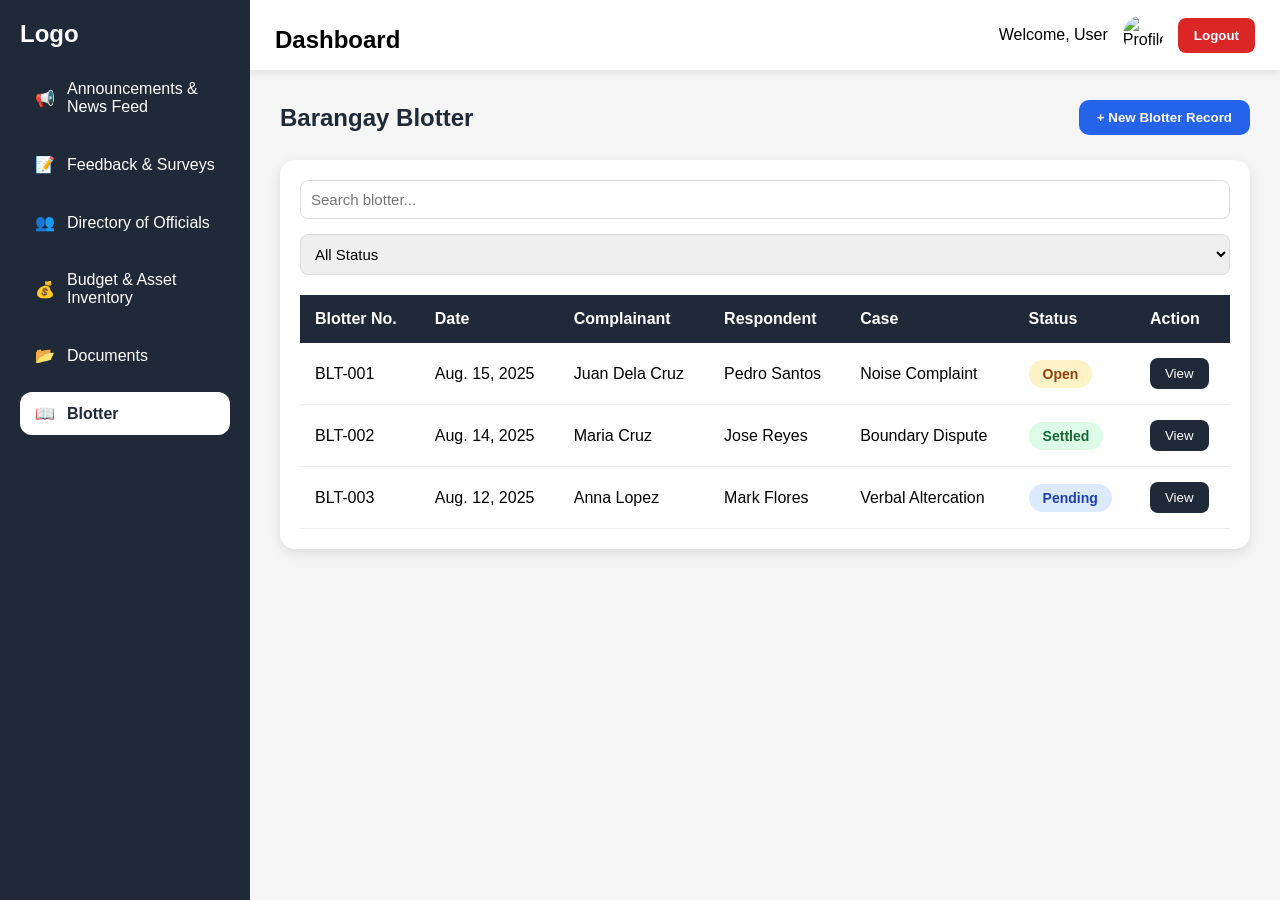
==== blotter.html @ 1bbb8042 "new" ====
<!DOCTYPE html>
<html lang="en">

<head>
    <meta charset="UTF-8">
    <meta name="viewport" content="width=device-width, initial-scale=1.0">
    <title>Responsive Sidebar</title>
    <link rel="stylesheet" href="index.css">
    <link rel="stylesheet" href="blotter.css">
</head>

<body>

    <!-- Sidebar Toggle -->
    <button id="menuBtn" class="menu-btn">&#9776;</button>

    <!-- Overlay -->
    <div id="overlay" class="overlay"></div>

    <!-- Sidebar -->
    <aside id="sidebar" class="sidebar">

        <button id="closeBtn" class="close-btn">&times;</button>

        <h2>Logo</h2>

        <ul class="sidebar-menu">
            <li><a href="#"><span>📢</span> Announcements & News Feed</a></li>
            <li><a href="#"><span>📝</span> Feedback & Surveys</a></li>
            <li><a href="#"><span>👥</span> Directory of Officials</a></li>
            <li><a href="#"><span>💰</span> Budget & Asset Inventory</a></li>
            <li><a href="#"><span>📂</span> Documents</a></li>
            <li>
                <a href="#" class="active">
                    <span>📖</span> Blotter
                </a>
            </li>
        </ul>

    </aside>

    <!-- Main Area -->
    <div class="main">


        <header class="header">

            <h1>Dashboard</h1>

            <!-- Logged In -->
            <div id="loggedInUser" class="header-right">
                <span>Welcome, User</span>
                <img src="https://via.placeholder.com/40" alt="Profile">

                <button id="logoutBtn" class="logout-btn">
                    Logout
                </button>
            </div>

            <!-- Guest (Hidden by default) -->
            <div id="guestUser" class="header-right" style="display:none;">
                <button class="login-btn">Login</button>
                <button class="register-btn">Register</button>
            </div>

        </header>
        <!-- Content -->
        <main class="content">
            <div class="page-header">
                <h2>Barangay Blotter</h2>

                <button class="add-btn" id="add-btn">
                    + New Blotter Record
                </button>
            </div>

            <div class="card">

                <div class="table-header">

                    <input type="text" placeholder="Search blotter..." class="search-box">

                    <select class="status-filter">
                        <option>All Status</option>
                        <option>Open</option>
                        <option>Settled</option>
                        <option>Pending</option>
                    </select>

                </div>

                <table>

                    <thead>
                        <tr>
                            <th>Blotter No.</th>
                            <th>Date</th>
                            <th>Complainant</th>
                            <th>Respondent</th>
                            <th>Case</th>
                            <th>Status</th>
                            <th>Action</th>
                        </tr>
                    </thead>

                    <tbody>

                        <tr>
                            <td>BLT-001</td>
                            <td>Aug. 15, 2025</td>
                            <td>Juan Dela Cruz</td>
                            <td>Pedro Santos</td>
                            <td>Noise Complaint</td>
                            <td><span class="status open">Open</span></td>
                            <td>
                                <button class="view-btn">View</button>
                            </td>
                        </tr>

                        <tr>
                            <td>BLT-002</td>
                            <td>Aug. 14, 2025</td>
                            <td>Maria Cruz</td>
                            <td>Jose Reyes</td>
                            <td>Boundary Dispute</td>
                            <td><span class="status settled">Settled</span></td>
                            <td>
                                <button class="view-btn">View</button>
                            </td>
                        </tr>

                        <tr>
                            <td>BLT-003</td>
                            <td>Aug. 12, 2025</td>
                            <td>Anna Lopez</td>
                            <td>Mark Flores</td>
                            <td>Verbal Altercation</td>
                            <td><span class="status pending">Pending</span></td>
                            <td>
                                <button class="view-btn">View</button>
                            </td>
                        </tr>

                    </tbody>

                </table>

            </div>

        </main>

    </div>

    <div id="blotterModal" class="modal">

        <div class="modal-card">

            <div class="modal-header">
                <h2>New Blotter Record</h2>

                <button id="closeModal" class="close-btn">&times;</button>
            </div>

            <form>

                <!-- ================= Blotter Information ================= -->

                <div class="section">

                    <h3>📄 Blotter Information</h3>

                    <div class="grid">

                        <div>
                            <label>Incident Date <span class="required">*</span></label>
                            <input type="date" required>
                        </div>

                        <div>
                            <label>Incident Time <span class="required">*</span></label>
                            <input type="time" required>
                        </div>

                        <div class="full">
                            <label>Incident Location <span class="required">*</span></label>
                            <input type="text" placeholder="Enter incident location" required>
                        </div>

                        <div class="full">
                            <label>Incident Type <span class="required">*</span></label>

                            <select required>
                                <option value="">-- Select Incident Type --</option>
                                <option>Noise Complaint</option>
                                <option>Boundary Dispute</option>
                                <option>Physical Altercation</option>
                                <option>Verbal Altercation</option>
                                <option>Theft</option>
                                <option>Domestic Dispute</option>
                                <option>Others</option>
                            </select>
                        </div>

                        <div class="full">
                            <label>Description of Incident <span class="required">*</span></label>

                            <textarea rows="4" placeholder="Describe what happened..." required></textarea>
                        </div>

                    </div>

                </div>

                <!-- ================= Complainant ================= -->

                <div class="section">

                    <h3>👤 Complainant</h3>

                    <div class="grid">

                        <div>
                            <label>Full Name <span class="required">*</span></label>
                            <input type="text" required>
                        </div>

                        <div>
                            <label>Age <span class="required">*</span></label>
                            <input type="number" min="1" max="120" required>
                        </div>

                        <div>
                            <label>Sex <span class="required">*</span></label>

                            <select required>
                                <option value="">Select</option>
                                <option>Male</option>
                                <option>Female</option>
                            </select>
                        </div>

                        <div>
                            <label>Contact Number</label>
                            <input type="tel" pattern="[0-9]{11}" placeholder="09XXXXXXXXX">
                        </div>

                        <div class="full">
                            <label>Address <span class="required">*</span></label>
                            <input type="text" required>
                        </div>

                    </div>

                </div>

                <!-- ================= Respondent ================= -->

                <div class="section">

                    <h3>👥 Respondent</h3>

                    <div class="grid">

                        <div>
                            <label>Full Name <span class="required">*</span></label>
                            <input type="text" required>
                        </div>

                        <div>
                            <label>Age</label>
                            <input type="number" min="1" max="120">
                        </div>

                        <div>
                            <label>Sex</label>

                            <select>
                                <option value="">Select</option>
                                <option>Male</option>
                                <option>Female</option>
                            </select>
                        </div>

                        <div>
                            <label>Contact Number</label>
                            <input type="tel" pattern="[0-9]{11}" placeholder="09XXXXXXXXX">
                        </div>

                        <div class="full">
                            <label>Address</label>
                            <input type="text">
                        </div>

                    </div>

                </div>

                <!-- ================= Actions ================= -->

                <div class="actions">
                    <button type="button" id="cancelBtn">
                        Cancel
                    </button>

                    <button type="submit">
                        Save Record
                    </button>
                </div>

            </form>

        </div>

    </div>

    <script src="blotter.js"></script>

</body>

</html>
---- index.css ----
*{
    margin:0;
    padding:0;
    box-sizing:border-box;
    font-family:Arial, Helvetica, sans-serif;
}

body{
    display:flex;
    min-height:100vh;
    background:#f5f5f5;
}

/* ================= Sidebar ================= */

.sidebar{
    width:250px;
    background:#1f2937;
    color:#fff;
    padding:20px;
    transition:left .3s ease;
}

.sidebar h2{
    margin-bottom:20px;
}

.sidebar ul{
    list-style:none;
}

.sidebar li{
    margin:15px 0;
}

.sidebar a{
    color:#fff;
    text-decoration:none;
}

.sidebar-menu a{
    display:flex;
    align-items:center;
    gap:12px;
    padding:12px 15px;
    color:#fff;
    text-decoration:none;
    border-radius:12px;
    transition:0.3s;
    font-weight:normal;
}

/* Hover */
.sidebar-menu a:hover{
    background:#374151;
}

/* Selected Item */
.sidebar-menu a.active{
    background:#fff;
    color:#1f2937;      /* Same as sidebar background */
    font-weight:bold;
}

.sidebar-menu a.active span{
    color:#1f2937;
}

/* ================= Content ================= */

.content{
    flex:1;
    padding:30px;
}

/* ================= Menu Button ================= */

.menu-btn{
    position:fixed;
    top:15px;
    left:15px;
    z-index:1001;
    background:#2563eb;
    color:#fff;
    border:none;
    padding:10px 14px;
    font-size:22px;
    border-radius:5px;
    cursor:pointer;
    display:none;
}

.menu-btn.hide{
    display:none !important;
}

/* ================= Close Button ================= */

.close-btn{
    display:none;
    background:none;
    border:none;
    color:#fff;
    font-size:30px;
    cursor:pointer;
    margin-bottom:20px;
}

/* ================= Overlay ================= */

.overlay{
    position:fixed;
    inset:0;
    background:rgba(0,0,0,.4);
    opacity:0;
    visibility:hidden;
    transition:.3s;
    z-index:998;
}

.overlay.show{
    opacity:1;
    visibility:visible;
}

/* Main layout */
.main{
    flex:1;
    display:flex;
    flex-direction:column;
}

/* Header */
.header{
    height:70px;
    background:#fff;
    padding:0 25px;
    display:flex;
    align-items:center;
    justify-content:space-between;
    box-shadow:0 2px 8px rgba(0,0,0,.1);
}

.header h1{
    font-size:24px;
    margin-top: 10px;
}

.header-right{
    display:flex;
    align-items:center;
    gap:15px;
}

.header-right img{
    width:40px;
    height:40px;
    border-radius:50%;
    object-fit:cover;
}

.logout-btn{
    background:#dc2626;
    color:#fff;
    border:none;
    padding:10px 16px;
    border-radius:8px;
    cursor:pointer;
    font-weight:bold;
    transition:.3s;
}

.logout-btn:hover{
    background:#b91c1c;
}

.login-btn,
.register-btn{
    background:#2563eb;
    color:#fff;
    border:none;
    padding:10px 16px;
    border-radius:8px;
    cursor:pointer;
    font-weight:bold;
}

.register-btn{
    background:#16a34a;
}

/* Content */
.content{
    flex:1;
    padding:30px;
}




/* ================= Mobile ================= */

@media (max-width:767px){

    
    .header{
        padding-left:70px; /* Leaves space for ☰ button */
    }

    .header h1{
        font-size:20px;
    }

    .menu-btn{
        display:block;
    }

    .close-btn{
        display:block;
    }

    .sidebar{
        position:fixed;
        top:0;
        left:-250px;
        width:250px;
        height:100%;
        z-index:999;
    }

    .sidebar.show{
        left:0;
    }

    .content{
        width:100%;
        padding:70px 20px 20px;
    }
}

/* ================= Desktop ================= */

@media (min-width:768px){

    .sidebar{
        position:relative;
        left:0;
        height:100vh;
    }

    .menu-btn{
        display:none !important;
    }

    .close-btn{
        display:none;
    }

    .overlay{
        display:none;
    }
}
---- blotter.css ----
.page-header{
    display:flex;
    justify-content:space-between;
    align-items:center;
    margin-bottom:25px;
    flex-wrap:wrap;
    gap:15px;
}

.page-header h2{
    color:#1f2937;
}

.add-btn{
    background:#2563eb;
    color:white;
    border:none;
    padding:10px 18px;
    border-radius:10px;
    cursor:pointer;
    font-weight:bold;
}

.add-btn:hover{
    background:#1d4ed8;
}

.card{
    background:white;
    border-radius:15px;
    padding:20px;
    box-shadow:0 4px 12px rgba(0,0,0,.1);
}

.table-header{
    display:flex;
    justify-content:space-between;
    margin-bottom:20px;
    gap:15px;
    flex-wrap:wrap;
}

.search-box,
.status-filter{
    padding:10px;
    border:1px solid #ddd;
    border-radius:8px;
}

.search-box{
    flex:1;
    min-width:250px;
}

table{
    width:100%;
    border-collapse:collapse;
}

thead{
    background:#1f2937;
    color:white;
}

th,
td{
    padding:15px;
    text-align:left;
}

tbody tr{
    border-bottom:1px solid #eee;
}

tbody tr:hover{
    background:#f9fafb;
}

.status{
    padding:6px 14px;
    border-radius:20px;
    font-size:14px;
    font-weight:bold;
}

.open{
    background:#fef3c7;
    color:#92400e;
}

.pending{
    background:#dbeafe;
    color:#1e40af;
}

.settled{
    background:#dcfce7;
    color:#166534;
}

.view-btn{
    background:#1f2937;
    color:white;
    border:none;
    padding:8px 15px;
    border-radius:8px;
    cursor:pointer;
}

.view-btn:hover{
    background:#374151;
}

.modal{
    position:fixed;
    inset:0;
    background:rgba(0,0,0,.45);
    display:none;
    justify-content:center;
    align-items:center;
    z-index:9999;
    padding:20px;
}

.modal.show{
    display:flex;
}

.modal-card{

    background:#fff;

    width:900px;
    max-width:100%;

    max-height:90vh;
    overflow-y:auto;

    border-radius:18px;

    box-shadow:0 15px 35px rgba(0,0,0,.3);

    animation:popup .25s ease;
}

@keyframes popup{

    from{
        transform:scale(.9);
        opacity:0;
    }

    to{
        transform:scale(1);
        opacity:1;
    }

}

.modal-header{

    display:flex;
    justify-content:space-between;
    align-items:center;

    padding:20px 30px;

    border-bottom:1px solid #eee;
}

.modal-header h2{
    color:#1f2937;
}

.close-btn{

    border:none;
    background:none;
    font-size:30px;
    cursor:pointer;

}

.section{

    padding:25px 30px;
    border-bottom:1px solid #eee;

}

.section h3{

    margin-bottom:20px;
    color:#1f2937;

}

.grid{

    display:grid;
    grid-template-columns:repeat(2,1fr);
    gap:15px;

}

.full{

    grid-column:1/-1;

}

input,
select,
textarea{

    width:100%;
    padding:12px;

    border:1px solid #ccc;
    border-radius:10px;

    font-size:15px;

}

textarea{

    resize:vertical;

}

.actions{

    display:flex;
    justify-content:flex-end;
    gap:10px;

    padding:20px 30px;

}

.actions button{

    border:none;
    padding:12px 20px;

    border-radius:10px;

    cursor:pointer;
    font-weight:bold;

}

.actions button:first-child{

    background:#e5e7eb;

}

.actions button:last-child{

    background:#2563eb;
    color:white;

}

.actions button:last-child:hover{

    background:#1d4ed8;

}

.required{
    color:red;
    font-weight:bold;
}

@media(max-width:768px){

    .grid{

        grid-template-columns:1fr;

    }

}

@media(max-width:900px){

    table{
        display:block;
        overflow-x:auto;
        white-space:nowrap;
    }

}
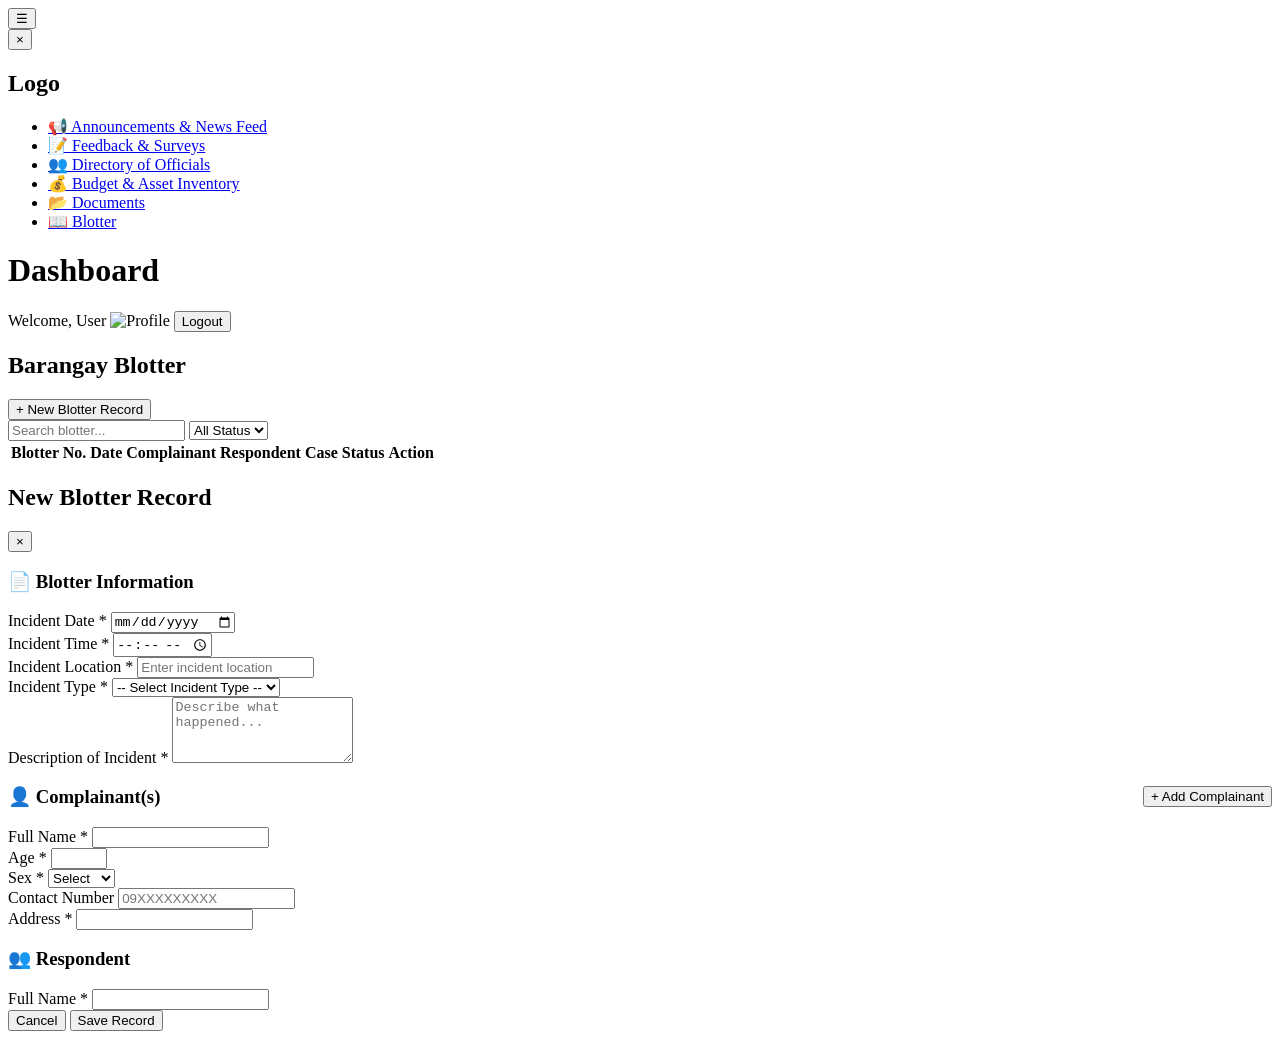
==== commit 80131cb6: "update-sunday" ====
--- a/blotter.html
+++ b/blotter.html
@@ -5,8 +5,8 @@
     <meta charset="UTF-8">
     <meta name="viewport" content="width=device-width, initial-scale=1.0">
     <title>Responsive Sidebar</title>
-    <link rel="stylesheet" href="index.css">
-    <link rel="stylesheet" href="blotter.css">
+    <link rel="stylesheet" href="styles/index.css">
+    <link rel="stylesheet" href="styles/blotter.css">
 </head>
 
 <body>
@@ -25,7 +25,7 @@
         <h2>Logo</h2>
 
         <ul class="sidebar-menu">
-            <li><a href="#"><span>📢</span> Announcements & News Feed</a></li>
+            <li><a href="index.html"><span>📢</span> Announcements & News Feed</a></li>
             <li><a href="#"><span>📝</span> Feedback & Surveys</a></li>
             <li><a href="#"><span>👥</span> Directory of Officials</a></li>
             <li><a href="#"><span>💰</span> Budget & Asset Inventory</a></li>
@@ -50,7 +50,7 @@
             <!-- Logged In -->
             <div id="loggedInUser" class="header-right">
                 <span>Welcome, User</span>
-                <img src="https://via.placeholder.com/40" alt="Profile">
+                <img src="" alt="Profile">
 
                 <button id="logoutBtn" class="logout-btn">
                     Logout
@@ -60,7 +60,6 @@
             <!-- Guest (Hidden by default) -->
             <div id="guestUser" class="header-right" style="display:none;">
                 <button class="login-btn">Login</button>
-                <button class="register-btn">Register</button>
             </div>
 
         </header>
@@ -69,7 +68,7 @@
             <div class="page-header">
                 <h2>Barangay Blotter</h2>
 
-                <button class="add-btn" id="add-btn">
+                <button class="add-btn" id="add-blotter-btn">
                     + New Blotter Record
                 </button>
             </div>
@@ -90,7 +89,6 @@
                 </div>
 
                 <table>
-
                     <thead>
                         <tr>
                             <th>Blotter No.</th>
@@ -103,47 +101,16 @@
                         </tr>
                     </thead>
 
-                    <tbody>
-
-                        <tr>
-                            <td>BLT-001</td>
-                            <td>Aug. 15, 2025</td>
-                            <td>Juan Dela Cruz</td>
-                            <td>Pedro Santos</td>
-                            <td>Noise Complaint</td>
-                            <td><span class="status open">Open</span></td>
-                            <td>
-                                <button class="view-btn">View</button>
-                            </td>
-                        </tr>
-
-                        <tr>
-                            <td>BLT-002</td>
-                            <td>Aug. 14, 2025</td>
-                            <td>Maria Cruz</td>
-                            <td>Jose Reyes</td>
-                            <td>Boundary Dispute</td>
-                            <td><span class="status settled">Settled</span></td>
-                            <td>
-                                <button class="view-btn">View</button>
-                            </td>
-                        </tr>
-
-                        <tr>
-                            <td>BLT-003</td>
-                            <td>Aug. 12, 2025</td>
-                            <td>Anna Lopez</td>
-                            <td>Mark Flores</td>
-                            <td>Verbal Altercation</td>
-                            <td><span class="status pending">Pending</span></td>
-                            <td>
-                                <button class="view-btn">View</button>
-                            </td>
-                        </tr>
+                    <tbody id="blotter-data">
+
+
 
                     </tbody>
 
                 </table>
+
+
+
 
             </div>
 
@@ -215,80 +182,70 @@
 
                 <div class="section">
 
-                    <h3>👤 Complainant</h3>
+                    <div style="display:flex;justify-content:space-between;align-items:center;">
+                        <h3>👤 Complainant(s)</h3>
+
+                        <button type="button" id="addComplainant">
+                            + Add Complainant
+                        </button>
+                    </div>
+
+                    <div id="complainantContainer">
+
+                        <!-- First Complainant -->
+                        <div class="complainant-item">
+
+                            <div class="grid">
+
+                                <div>
+                                    <label>Full Name <span class="required">*</span></label>
+                                    <input type="text" name="complainant_name[]" required>
+                                </div>
+
+                                <div>
+                                    <label>Age <span class="required">*</span></label>
+                                    <input type="number" name="complainant_age[]" min="1" max="120" required>
+                                </div>
+
+                                <div>
+                                    <label>Sex <span class="required">*</span></label>
+                                    <select name="complainant_sex[]" required>
+                                        <option value="">Select</option>
+                                        <option>Male</option>
+                                        <option>Female</option>
+                                    </select>
+                                </div>
+
+                                <div>
+                                    <label>Contact Number</label>
+                                    <input type="tel" name="complainant_contact[]" pattern="[0-9]{11}"
+                                        placeholder="09XXXXXXXXX">
+                                </div>
+
+                                <div class="full">
+                                    <label>Address <span class="required">*</span></label>
+                                    <input type="text" name="complainant_address[]" required>
+                                </div>
+
+                            </div>
+
+                        </div>
+
+                    </div>
+
+                </div>
+
+                <!-- ================= Respondent ================= -->
+
+                <div class="section">
+
+                    <h3>👥 Respondent</h3>
 
                     <div class="grid">
 
                         <div>
                             <label>Full Name <span class="required">*</span></label>
                             <input type="text" required>
-                        </div>
-
-                        <div>
-                            <label>Age <span class="required">*</span></label>
-                            <input type="number" min="1" max="120" required>
-                        </div>
-
-                        <div>
-                            <label>Sex <span class="required">*</span></label>
-
-                            <select required>
-                                <option value="">Select</option>
-                                <option>Male</option>
-                                <option>Female</option>
-                            </select>
-                        </div>
-
-                        <div>
-                            <label>Contact Number</label>
-                            <input type="tel" pattern="[0-9]{11}" placeholder="09XXXXXXXXX">
-                        </div>
-
-                        <div class="full">
-                            <label>Address <span class="required">*</span></label>
-                            <input type="text" required>
-                        </div>
-
-                    </div>
-
-                </div>
-
-                <!-- ================= Respondent ================= -->
-
-                <div class="section">
-
-                    <h3>👥 Respondent</h3>
-
-                    <div class="grid">
-
-                        <div>
-                            <label>Full Name <span class="required">*</span></label>
-                            <input type="text" required>
-                        </div>
-
-                        <div>
-                            <label>Age</label>
-                            <input type="number" min="1" max="120">
-                        </div>
-
-                        <div>
-                            <label>Sex</label>
-
-                            <select>
-                                <option value="">Select</option>
-                                <option>Male</option>
-                                <option>Female</option>
-                            </select>
-                        </div>
-
-                        <div>
-                            <label>Contact Number</label>
-                            <input type="tel" pattern="[0-9]{11}" placeholder="09XXXXXXXXX">
-                        </div>
-
-                        <div class="full">
-                            <label>Address</label>
-                            <input type="text">
                         </div>
 
                     </div>
@@ -312,8 +269,10 @@
         </div>
 
     </div>
-
-    <script src="blotter.js"></script>
+    <script src="https://cdn.jsdelivr.net/npm/@supabase/supabase-js@2"></script>
+
+    <script src="js/supabase.js"></script>
+    <script src="js/blotter.js"></script>
 
 </body>
 
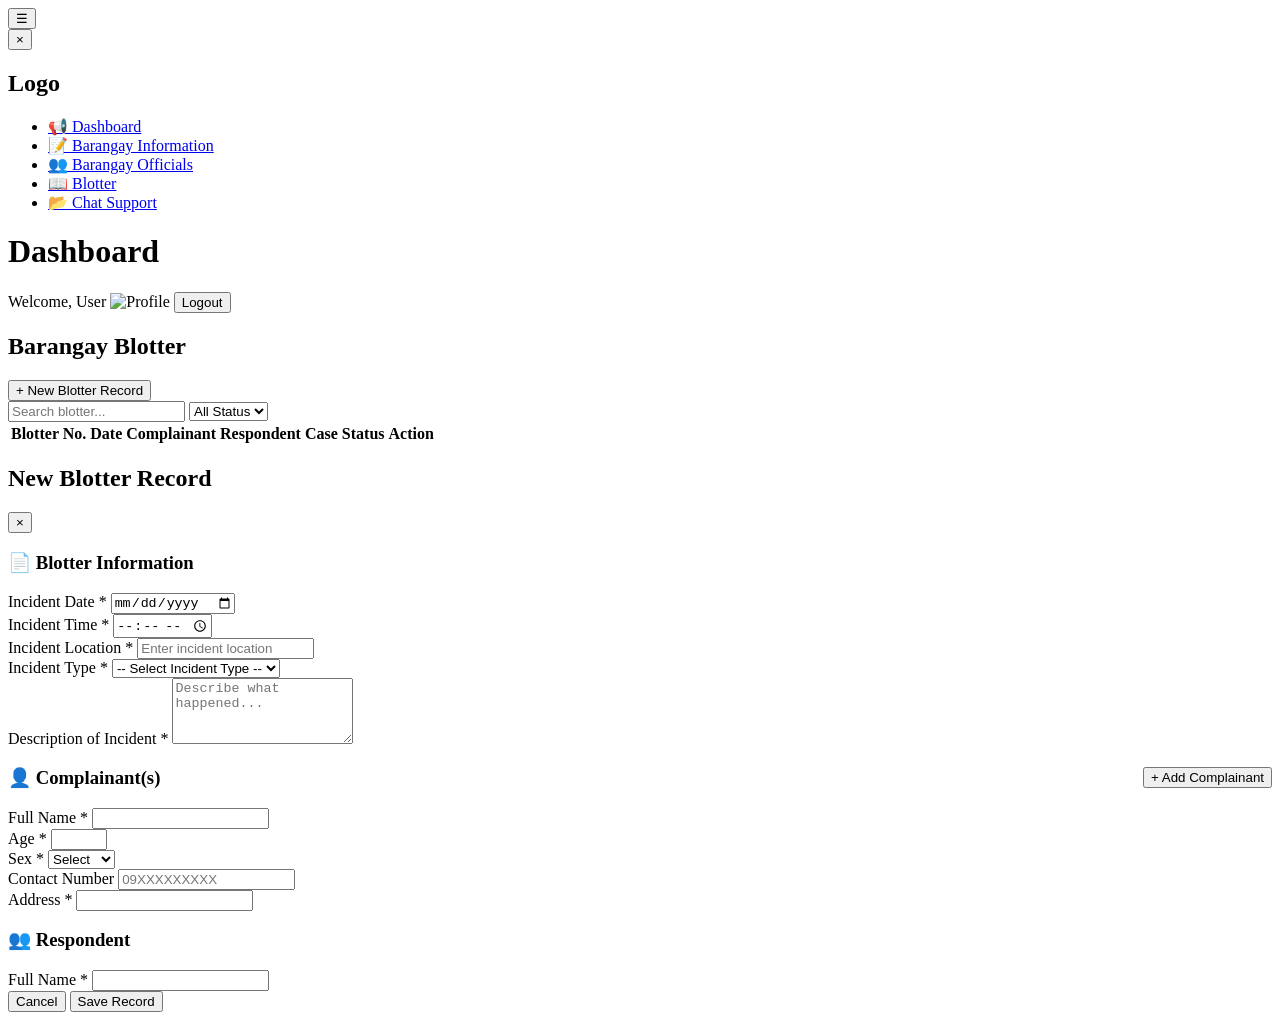
==== commit 60c01472: "officials/info" ====
--- a/blotter.html
+++ b/blotter.html
@@ -19,24 +19,15 @@
 
     <!-- Sidebar -->
     <aside id="sidebar" class="sidebar">
-
         <button id="closeBtn" class="close-btn">&times;</button>
-
         <h2>Logo</h2>
-
         <ul class="sidebar-menu">
-            <li><a href="index.html"><span>📢</span> Announcements & News Feed</a></li>
-            <li><a href="#"><span>📝</span> Feedback & Surveys</a></li>
-            <li><a href="#"><span>👥</span> Directory of Officials</a></li>
-            <li><a href="#"><span>💰</span> Budget & Asset Inventory</a></li>
-            <li><a href="#"><span>📂</span> Documents</a></li>
-            <li>
-                <a href="#" class="active">
-                    <span>📖</span> Blotter
-                </a>
-            </li>
+            <li><a href="dashboard.html"><span>📢</span> Dashboard</a></li>
+            <li><a href="information.html"><span>📝</span> Barangay Information</a></li>
+            <li><a href="officials.html"><span>👥</span> Barangay Officials</a></li>
+            <li><a href="blotter.html" class="active"><span>📖</span> Blotter</a></li>
+            <li><a href="#"><span>📂</span> Chat Support</a></li>
         </ul>
-
     </aside>
 
     <!-- Main Area -->
